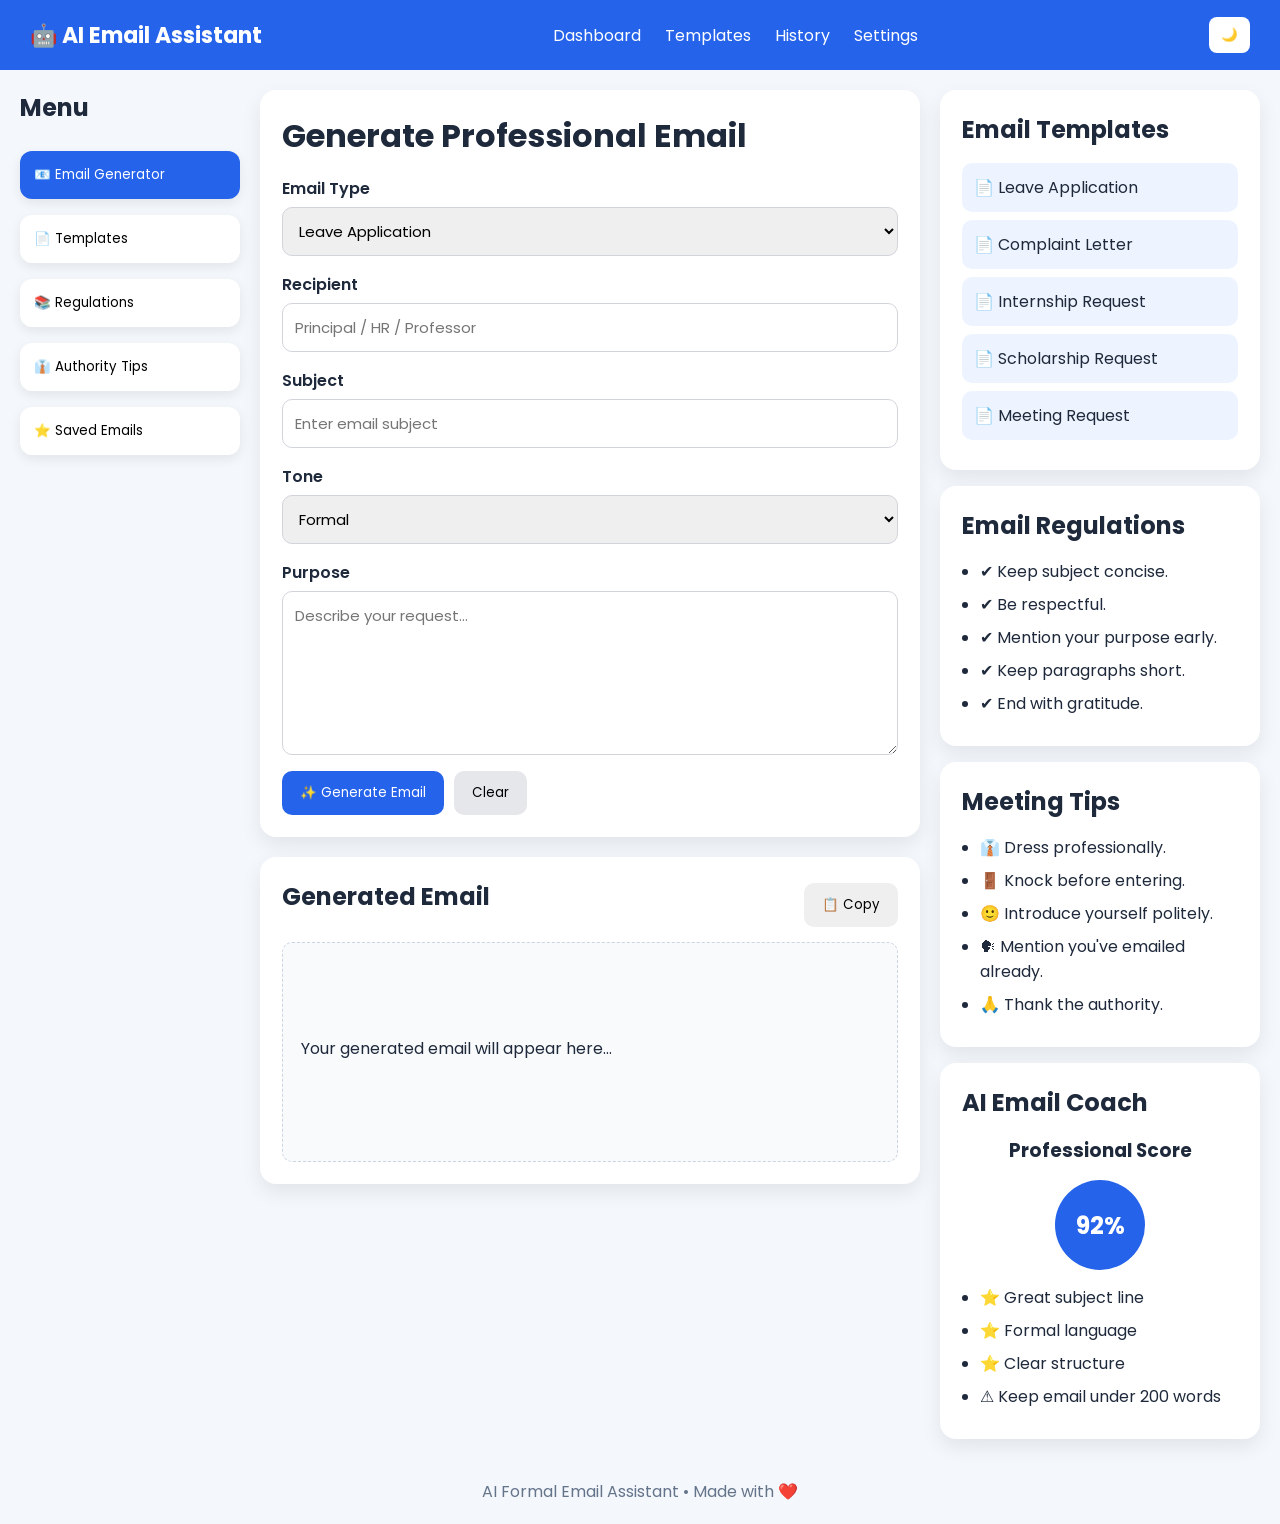
==== index.html @ 4466b569 "Adding ui/ux" ====
<!DOCTYPE html>
<html lang="en">
<head>
    <meta charset="UTF-8">
    <meta name="viewport" content="width=device-width, initial-scale=1.0">
    <title>AI Formal Email Assistant</title>

    <link rel="preconnect" href="https://fonts.googleapis.com">
    <link href="https://fonts.googleapis.com/css2?family=Poppins:wght@300;400;500;600;700&display=swap" rel="stylesheet">

    <link rel="stylesheet" href="style.css">
</head>
<body>

    <!-- NAVBAR -->
    <nav class="navbar">
        <div class="logo">
            🤖 AI Email Assistant
        </div>

        <ul class="nav-links">
            <li><a href="#">Dashboard</a></li>
            <li><a href="#">Templates</a></li>
            <li><a href="#">History</a></li>
            <li><a href="#">Settings</a></li>
        </ul>

        <button id="darkModeBtn">
            🌙
        </button>
    </nav>

    <!-- MAIN LAYOUT -->
    <div class="container">

        <!-- SIDEBAR -->
        <aside class="sidebar">

            <h2>Menu</h2>

            <button class="menu-btn active">
                📧 Email Generator
            </button>

            <button class="menu-btn">
                📄 Templates
            </button>

            <button class="menu-btn">
                📚 Regulations
            </button>

            <button class="menu-btn">
                👔 Authority Tips
            </button>

            <button class="menu-btn">
                ⭐ Saved Emails
            </button>

        </aside>

        <!-- CENTER -->
        <main class="main-content">

            <div class="card">

                <h1>Generate Professional Email</h1>

                <div class="form-group">

                    <label>Email Type</label>

                    <select id="emailType">
                        <option>Leave Application</option>
                        <option>Meeting Request</option>
                        <option>Complaint</option>
                        <option>Permission Letter</option>
                        <option>Scholarship Request</option>
                        <option>Internship Request</option>
                    </select>

                </div>

                <div class="form-group">

                    <label>Recipient</label>

                    <input
                        type="text"
                        id="recipient"
                        placeholder="Principal / HR / Professor">

                </div>

                <div class="form-group">

                    <label>Subject</label>

                    <input
                        type="text"
                        id="subject"
                        placeholder="Enter email subject">

                </div>

                <div class="form-group">

                    <label>Tone</label>

                    <select id="tone">

                        <option>Formal</option>
                        <option>Very Formal</option>
                        <option>Friendly</option>
                        <option>Professional</option>

                    </select>

                </div>

                <div class="form-group">

                    <label>Purpose</label>

                    <textarea
                        id="purpose"
                        rows="6"
                        placeholder="Describe your request..."></textarea>

                </div>

                <div class="button-row">

                    <button id="generateBtn" class="primary-btn">
                        ✨ Generate Email
                    </button>

                    <button id="clearBtn" class="secondary-btn">
                        Clear
                    </button>

                </div>

            </div>

            <!-- GENERATED EMAIL -->

            <div class="card">

                <div class="card-header">

                    <h2>Generated Email</h2>

                    <button id="copyBtn">
                        📋 Copy
                    </button>

                </div>

                <div id="emailPreview">

                    <p>Your generated email will appear here...</p>

                </div>

            </div>

        </main>

        <!-- RIGHT PANEL -->

        <aside class="right-panel">

            <!-- TEMPLATES -->

            <div class="card">

                <h2>Email Templates</h2>

                <div class="template-card">
                    📄 Leave Application
                </div>

                <div class="template-card">
                    📄 Complaint Letter
                </div>

                <div class="template-card">
                    📄 Internship Request
                </div>

                <div class="template-card">
                    📄 Scholarship Request
                </div>

                <div class="template-card">
                    📄 Meeting Request
                </div>

            </div>

            <!-- REGULATIONS -->

            <div class="card">

                <h2>Email Regulations</h2>

                <ul class="tips">

                    <li>✔ Keep subject concise.</li>

                    <li>✔ Be respectful.</li>

                    <li>✔ Mention your purpose early.</li>

                    <li>✔ Keep paragraphs short.</li>

                    <li>✔ End with gratitude.</li>

                </ul>

            </div>

            <!-- AUTHORITY -->

            <div class="card">

                <h2>Meeting Tips</h2>

                <ul class="tips">

                    <li>👔 Dress professionally.</li>

                    <li>🚪 Knock before entering.</li>

                    <li>🙂 Introduce yourself politely.</li>

                    <li>🗣 Mention you've emailed already.</li>

                    <li>🙏 Thank the authority.</li>

                </ul>

            </div>

            <!-- AI COACH -->

            <div class="card">

                <h2>AI Email Coach</h2>

                <div class="score-box">

                    <h3>Professional Score</h3>

                    <div class="score-circle">

                        92%

                    </div>

                </div>

                <ul class="tips">

                    <li>⭐ Great subject line</li>

                    <li>⭐ Formal language</li>

                    <li>⭐ Clear structure</li>

                    <li>⚠ Keep email under 200 words</li>

                </ul>

            </div>

        </aside>

    </div>

    <!-- FOOTER -->

    <footer>

        AI Formal Email Assistant • Made with ❤️

    </footer>

    <script src="script.js"></script>

</body>
</html>
---- style.css ----
*{margin:0;padding:0;box-sizing:border-box;font-family:Poppins,sans-serif}
body{background:#f4f7fb;color:#1e293b}
.navbar{height:70px;background:#2563eb;color:#fff;display:flex;justify-content:space-between;align-items:center;padding:0 30px;position:sticky;top:0}
.logo{font-size:22px;font-weight:700}
.nav-links{display:flex;list-style:none;gap:24px}
.nav-links a{text-decoration:none;color:#fff}
#darkModeBtn{border:none;background:#fff;color:#2563eb;padding:8px 12px;border-radius:8px;cursor:pointer}
.container{display:grid;grid-template-columns:220px 1fr 320px;gap:20px;padding:20px}
.sidebar,.right-panel{display:flex;flex-direction:column;gap:16px}
.sidebar h2{margin-bottom:10px}
.menu-btn{padding:14px;border:none;border-radius:12px;background:#fff;cursor:pointer;text-align:left;box-shadow:0 4px 12px rgba(0,0,0,.08)}
.menu-btn.active,.menu-btn:hover{background:#2563eb;color:#fff}
.main-content{display:flex;flex-direction:column;gap:20px}
.card{background:#fff;border-radius:16px;padding:22px;box-shadow:0 8px 20px rgba(0,0,0,.08)}
.card h1,.card h2{margin-bottom:16px}
.form-group{display:flex;flex-direction:column;margin-bottom:16px}
label{margin-bottom:6px;font-weight:600}
input,select,textarea{padding:12px;border:1px solid #d1d5db;border-radius:10px;font-size:15px}
input:focus,select:focus,textarea:focus{outline:none;border-color:#2563eb}
.button-row{display:flex;gap:10px}
.primary-btn,.secondary-btn,#copyBtn{padding:12px 18px;border:none;border-radius:10px;cursor:pointer}
.primary-btn{background:#2563eb;color:#fff}
.secondary-btn{background:#e5e7eb}
.card-header{display:flex;justify-content:space-between;align-items:center;margin-bottom:12px}
#emailPreview{background:#f8fafc;border:1px dashed #cbd5e1;border-radius:10px;padding:18px;min-height:220px;white-space:pre-wrap}
.template-card{padding:12px;background:#eef4ff;border-radius:10px;margin:8px 0;cursor:pointer;transition:.2s}
.template-card:hover{transform:translateY(-2px);background:#dbeafe}
.tips{padding-left:18px}
.tips li{margin:8px 0}
.score-box{text-align:center}
.score-circle{width:90px;height:90px;border-radius:50%;background:#2563eb;color:#fff;display:flex;align-items:center;justify-content:center;font-size:24px;font-weight:700;margin:15px auto}
footer{text-align:center;padding:20px;color:#64748b}
.dark-mode{background:#0f172a;color:#e2e8f0}
.dark-mode .card,.dark-mode .menu-btn{background:#1e293b;color:#e2e8f0}
.dark-mode input,.dark-mode select,.dark-mode textarea{background:#0f172a;color:#fff;border-color:#475569}
.dark-mode #emailPreview{background:#0f172a;border-color:#475569}
.dark-mode .template-card{background:#334155}
.dark-mode .secondary-btn{background:#475569;color:#fff}
@media(max-width:1100px){
.container{grid-template-columns:1fr}
.sidebar,.right-panel{flex-direction:row;overflow:auto}
}
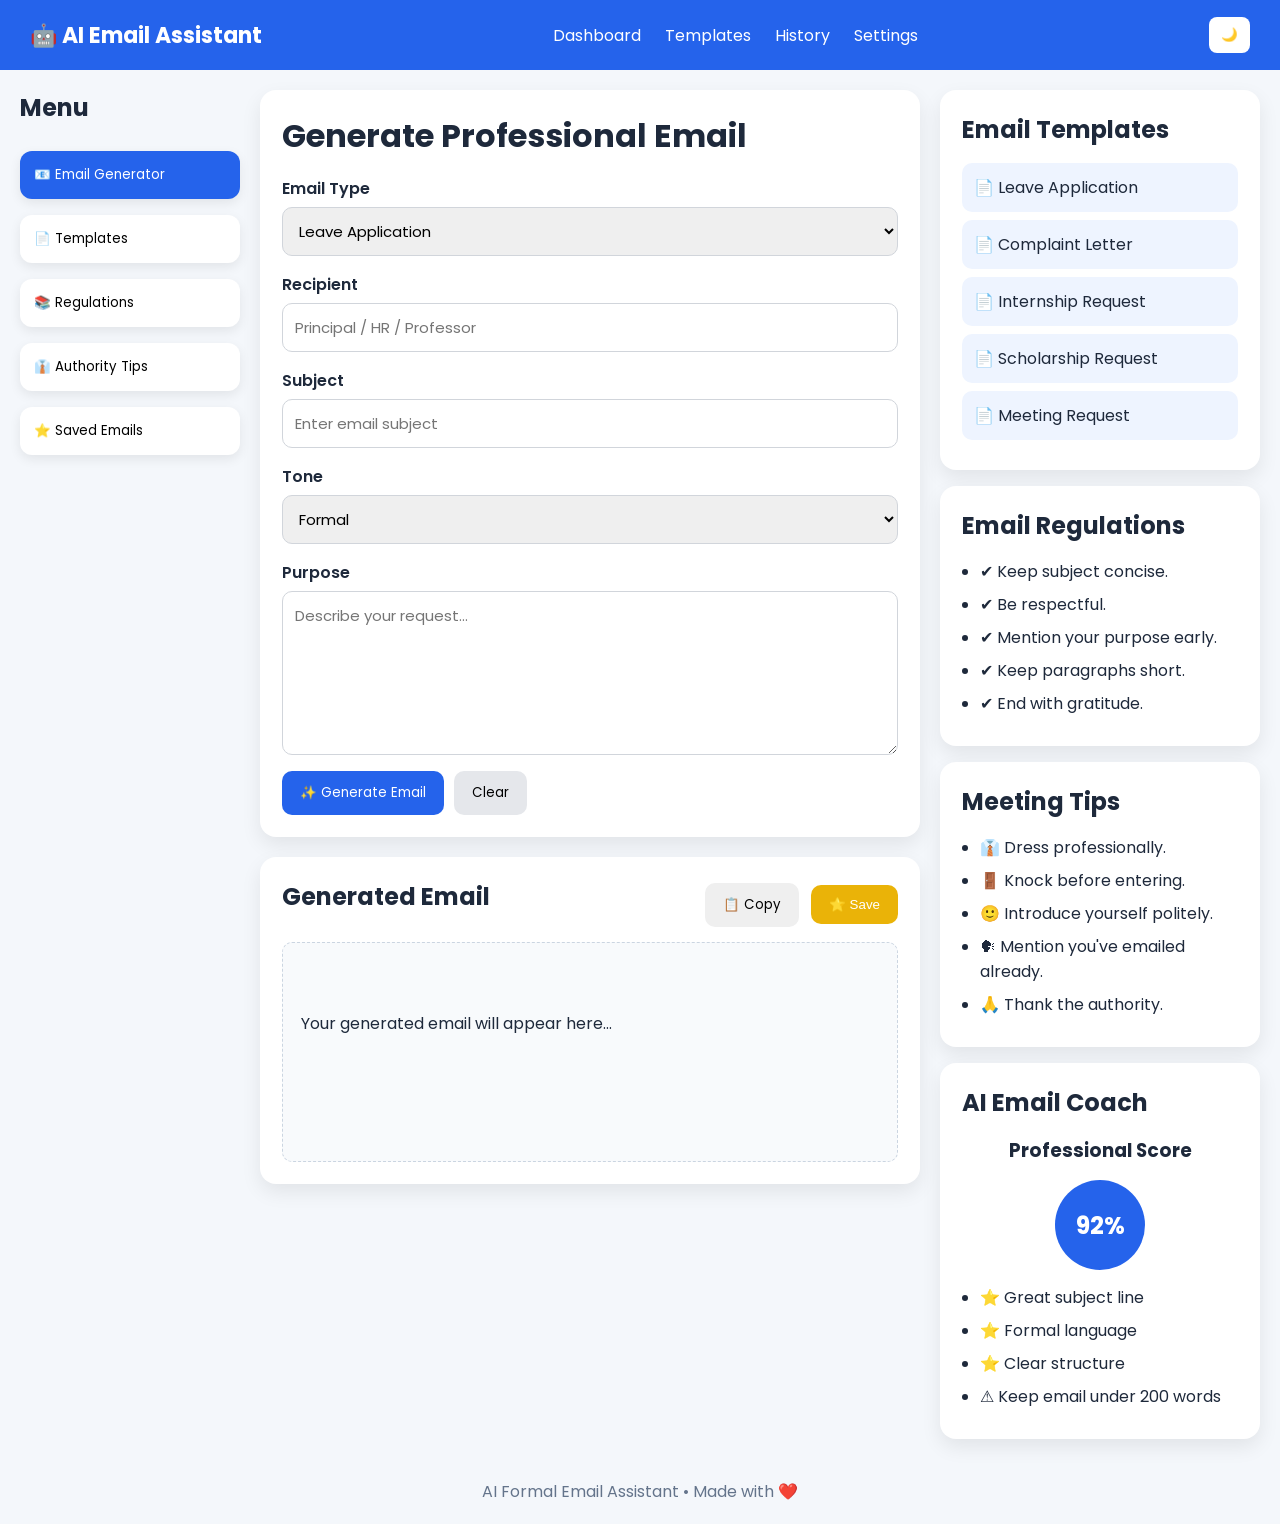
==== commit b2bd6e09: "Feat: Add tabbed navigation for regulations/tips and implement email saving" ====
--- a/index.html
+++ b/index.html
@@ -35,245 +35,191 @@
 
         <!-- SIDEBAR -->
         <aside class="sidebar">
-
             <h2>Menu</h2>
-
-            <button class="menu-btn active">
+            <button class="menu-btn active" data-target="tab-generator">
                 📧 Email Generator
             </button>
-
-            <button class="menu-btn">
+            <button class="menu-btn" data-target="tab-templates">
                 📄 Templates
             </button>
-
-            <button class="menu-btn">
+            <button class="menu-btn" data-target="tab-regulations">
                 📚 Regulations
             </button>
-
-            <button class="menu-btn">
+            <button class="menu-btn" data-target="tab-authority">
                 👔 Authority Tips
             </button>
-
-            <button class="menu-btn">
+            <button class="menu-btn" data-target="tab-saved">
                 ⭐ Saved Emails
             </button>
-
         </aside>
 
         <!-- CENTER -->
         <main class="main-content">
 
-            <div class="card">
-
-                <h1>Generate Professional Email</h1>
-
-                <div class="form-group">
-
-                    <label>Email Type</label>
-
-                    <select id="emailType">
-                        <option>Leave Application</option>
-                        <option>Meeting Request</option>
-                        <option>Complaint</option>
-                        <option>Permission Letter</option>
-                        <option>Scholarship Request</option>
-                        <option>Internship Request</option>
-                    </select>
-
-                </div>
-
-                <div class="form-group">
-
-                    <label>Recipient</label>
-
-                    <input
-                        type="text"
-                        id="recipient"
-                        placeholder="Principal / HR / Professor">
-
-                </div>
-
-                <div class="form-group">
-
-                    <label>Subject</label>
-
-                    <input
-                        type="text"
-                        id="subject"
-                        placeholder="Enter email subject">
-
-                </div>
-
-                <div class="form-group">
-
-                    <label>Tone</label>
-
-                    <select id="tone">
-
-                        <option>Formal</option>
-                        <option>Very Formal</option>
-                        <option>Friendly</option>
-                        <option>Professional</option>
-
-                    </select>
-
-                </div>
-
-                <div class="form-group">
-
-                    <label>Purpose</label>
-
-                    <textarea
-                        id="purpose"
-                        rows="6"
-                        placeholder="Describe your request..."></textarea>
-
-                </div>
-
-                <div class="button-row">
-
-                    <button id="generateBtn" class="primary-btn">
-                        ✨ Generate Email
-                    </button>
-
-                    <button id="clearBtn" class="secondary-btn">
-                        Clear
-                    </button>
-
-                </div>
-
-            </div>
-
-            <!-- GENERATED EMAIL -->
-
-            <div class="card">
-
-                <div class="card-header">
-
-                    <h2>Generated Email</h2>
-
-                    <button id="copyBtn">
-                        📋 Copy
-                    </button>
-
-                </div>
-
-                <div id="emailPreview">
-
-                    <p>Your generated email will appear here...</p>
-
-                </div>
-
+            <!-- TAB 1: GENERATOR (Active by default) -->
+            <div id="tab-generator" class="tab-content active">
+                <div class="card">
+                    <h1>Generate Professional Email</h1>
+                    <div class="form-group">
+                        <label>Email Type</label>
+                        <select id="emailType">
+                            <option>Leave Application</option>
+                            <option>Meeting Request</option>
+                            <option>Complaint</option>
+                            <option>Permission Letter</option>
+                            <option>Scholarship Request</option>
+                            <option>Internship Request</option>
+                        </select>
+                    </div>
+
+                    <div class="form-group">
+                        <label>Recipient</label>
+                        <input type="text" id="recipient" placeholder="Principal / HR / Professor">
+                    </div>
+
+                    <div class="form-group">
+                        <label>Subject</label>
+                        <input type="text" id="subject" placeholder="Enter email subject">
+                    </div>
+
+                    <div class="form-group">
+                        <label>Tone</label>
+                        <select id="tone">
+                            <option>Formal</option>
+                            <option>Very Formal</option>
+                            <option>Friendly</option>
+                            <option>Professional</option>
+                        </select>
+                    </div>
+
+                    <div class="form-group">
+                        <label>Purpose</label>
+                        <textarea id="purpose" rows="6" placeholder="Describe your request..."></textarea>
+                    </div>
+
+                    <div class="button-row">
+                        <button id="generateBtn" class="primary-btn">
+                            ✨ Generate Email
+                        </button>
+                        <button id="clearBtn" class="secondary-btn">
+                            Clear
+                        </button>
+                    </div>
+                </div>
+
+                <!-- GENERATED EMAIL -->
+                <div class="card">
+                    <div class="card-header">
+                        <h2>Generated Email</h2>
+                        <div>
+                            <button id="copyBtn">📋 Copy</button>
+                            <button id="saveBtn">⭐ Save</button>
+                        </div>
+                    </div>
+                    <div id="emailPreview">
+                        <p>Your generated email will appear here...</p>
+                    </div>
+                </div>
+            </div>
+
+            <!-- TAB 2: TEMPLATES -->
+            <div id="tab-templates" class="tab-content">
+                <div class="card">
+                    <h1>Templates</h1>
+                    <p>Select a template from the right panel to automatically load it into the generator.</p>
+                </div>
+            </div>
+
+            <!-- TAB 3: REGULATIONS -->
+            <div id="tab-regulations" class="tab-content">
+                <div class="card">
+                    <h1>Email Regulations & Etiquette</h1>
+                    <ul class="tips" style="font-size: 16px; line-height: 1.8;">
+                        <li>✔ <strong>Keep subject concise:</strong> The recipient should know what the email is about at a glance.</li>
+                        <li>✔ <strong>Be respectful:</strong> Always use formal salutations (Dear, Respected).</li>
+                        <li>✔ <strong>Mention your purpose early:</strong> Don't make the reader guess why you are writing.</li>
+                        <li>✔ <strong>Keep paragraphs short:</strong> Large blocks of text are hard to read.</li>
+                        <li>✔ <strong>End with gratitude:</strong> Always thank the recipient for their time.</li>
+                    </ul>
+                </div>
+            </div>
+
+            <!-- TAB 4: AUTHORITY TIPS -->
+            <div id="tab-authority" class="tab-content">
+                <div class="card">
+                    <h1>Meeting Authority Figures</h1>
+                    <ul class="tips" style="font-size: 16px; line-height: 1.8;">
+                        <li>👔 <strong>Dress professionally:</strong> First impressions matter.</li>
+                        <li>🚪 <strong>Knock before entering:</strong> Always wait for permission to enter their office.</li>
+                        <li>🙂 <strong>Introduce yourself politely:</strong> State your name and your department/class clearly.</li>
+                        <li>🗣 <strong>Mention you've emailed:</strong> "I am following up on the email I sent yesterday regarding..."</li>
+                        <li>🙏 <strong>Thank the authority:</strong> Appreciate them taking the time out of their busy schedule.</li>
+                    </ul>
+                </div>
+            </div>
+
+            <!-- TAB 5: SAVED EMAILS -->
+            <div id="tab-saved" class="tab-content">
+                <div class="card">
+                    <h1>Saved Emails</h1>
+                    <div id="savedEmailsContainer">
+                        <p>You haven't saved any emails yet.</p>
+                    </div>
+                </div>
             </div>
 
         </main>
 
         <!-- RIGHT PANEL -->
-
         <aside class="right-panel">
 
             <!-- TEMPLATES -->
-
-            <div class="card">
-
+            <div class="card">
                 <h2>Email Templates</h2>
-
-                <div class="template-card">
-                    📄 Leave Application
-                </div>
-
-                <div class="template-card">
-                    📄 Complaint Letter
-                </div>
-
-                <div class="template-card">
-                    📄 Internship Request
-                </div>
-
-                <div class="template-card">
-                    📄 Scholarship Request
-                </div>
-
-                <div class="template-card">
-                    📄 Meeting Request
-                </div>
-
+                <div class="template-card">📄 Leave Application</div>
+                <div class="template-card">📄 Complaint Letter</div>
+                <div class="template-card">📄 Internship Request</div>
+                <div class="template-card">📄 Scholarship Request</div>
+                <div class="template-card">📄 Meeting Request</div>
             </div>
 
             <!-- REGULATIONS -->
-
-            <div class="card">
-
+            <div class="card">
                 <h2>Email Regulations</h2>
-
                 <ul class="tips">
-
                     <li>✔ Keep subject concise.</li>
-
                     <li>✔ Be respectful.</li>
-
                     <li>✔ Mention your purpose early.</li>
-
                     <li>✔ Keep paragraphs short.</li>
-
                     <li>✔ End with gratitude.</li>
-
                 </ul>
-
             </div>
 
             <!-- AUTHORITY -->
-
-            <div class="card">
-
+            <div class="card">
                 <h2>Meeting Tips</h2>
-
                 <ul class="tips">
-
                     <li>👔 Dress professionally.</li>
-
                     <li>🚪 Knock before entering.</li>
-
                     <li>🙂 Introduce yourself politely.</li>
-
                     <li>🗣 Mention you've emailed already.</li>
-
                     <li>🙏 Thank the authority.</li>
-
                 </ul>
-
             </div>
 
             <!-- AI COACH -->
-
-            <div class="card">
-
+            <div class="card">
                 <h2>AI Email Coach</h2>
-
                 <div class="score-box">
-
                     <h3>Professional Score</h3>
-
-                    <div class="score-circle">
-
-                        92%
-
-                    </div>
-
-                </div>
-
+                    <div class="score-circle">92%</div>
+                </div>
                 <ul class="tips">
-
                     <li>⭐ Great subject line</li>
-
                     <li>⭐ Formal language</li>
-
                     <li>⭐ Clear structure</li>
-
                     <li>⚠ Keep email under 200 words</li>
-
                 </ul>
-
             </div>
 
         </aside>
@@ -281,11 +227,8 @@
     </div>
 
     <!-- FOOTER -->
-
     <footer>
-
         AI Formal Email Assistant • Made with ❤️
-
     </footer>
 
     <script src="script.js"></script>
--- a/style.css
+++ b/style.css
@@ -40,3 +40,41 @@
 .container{grid-template-columns:1fr}
 .sidebar,.right-panel{flex-direction:row;overflow:auto}
 }
+
+/* ===============================
+   TAB SWITCHING & SAVED EMAILS
+   =============================== */
+.tab-content {
+    display: none;
+    flex-direction: column;
+    gap: 20px;
+}
+
+.tab-content.active {
+    display: flex;
+}
+
+#saveBtn {
+    padding: 12px 18px;
+    border: none;
+    border-radius: 10px;
+    cursor: pointer;
+    background: #eab308;
+    color: #fff;
+    margin-left: 8px;
+    font-weight: 500;
+}
+
+.saved-email-item {
+    background: #f8fafc;
+    border: 1px solid #cbd5e1;
+    border-radius: 10px;
+    padding: 18px;
+    margin-bottom: 15px;
+    white-space: pre-wrap;
+}
+
+.dark-mode .saved-email-item {
+    background: #1e293b;
+    border-color: #475569;
+}
